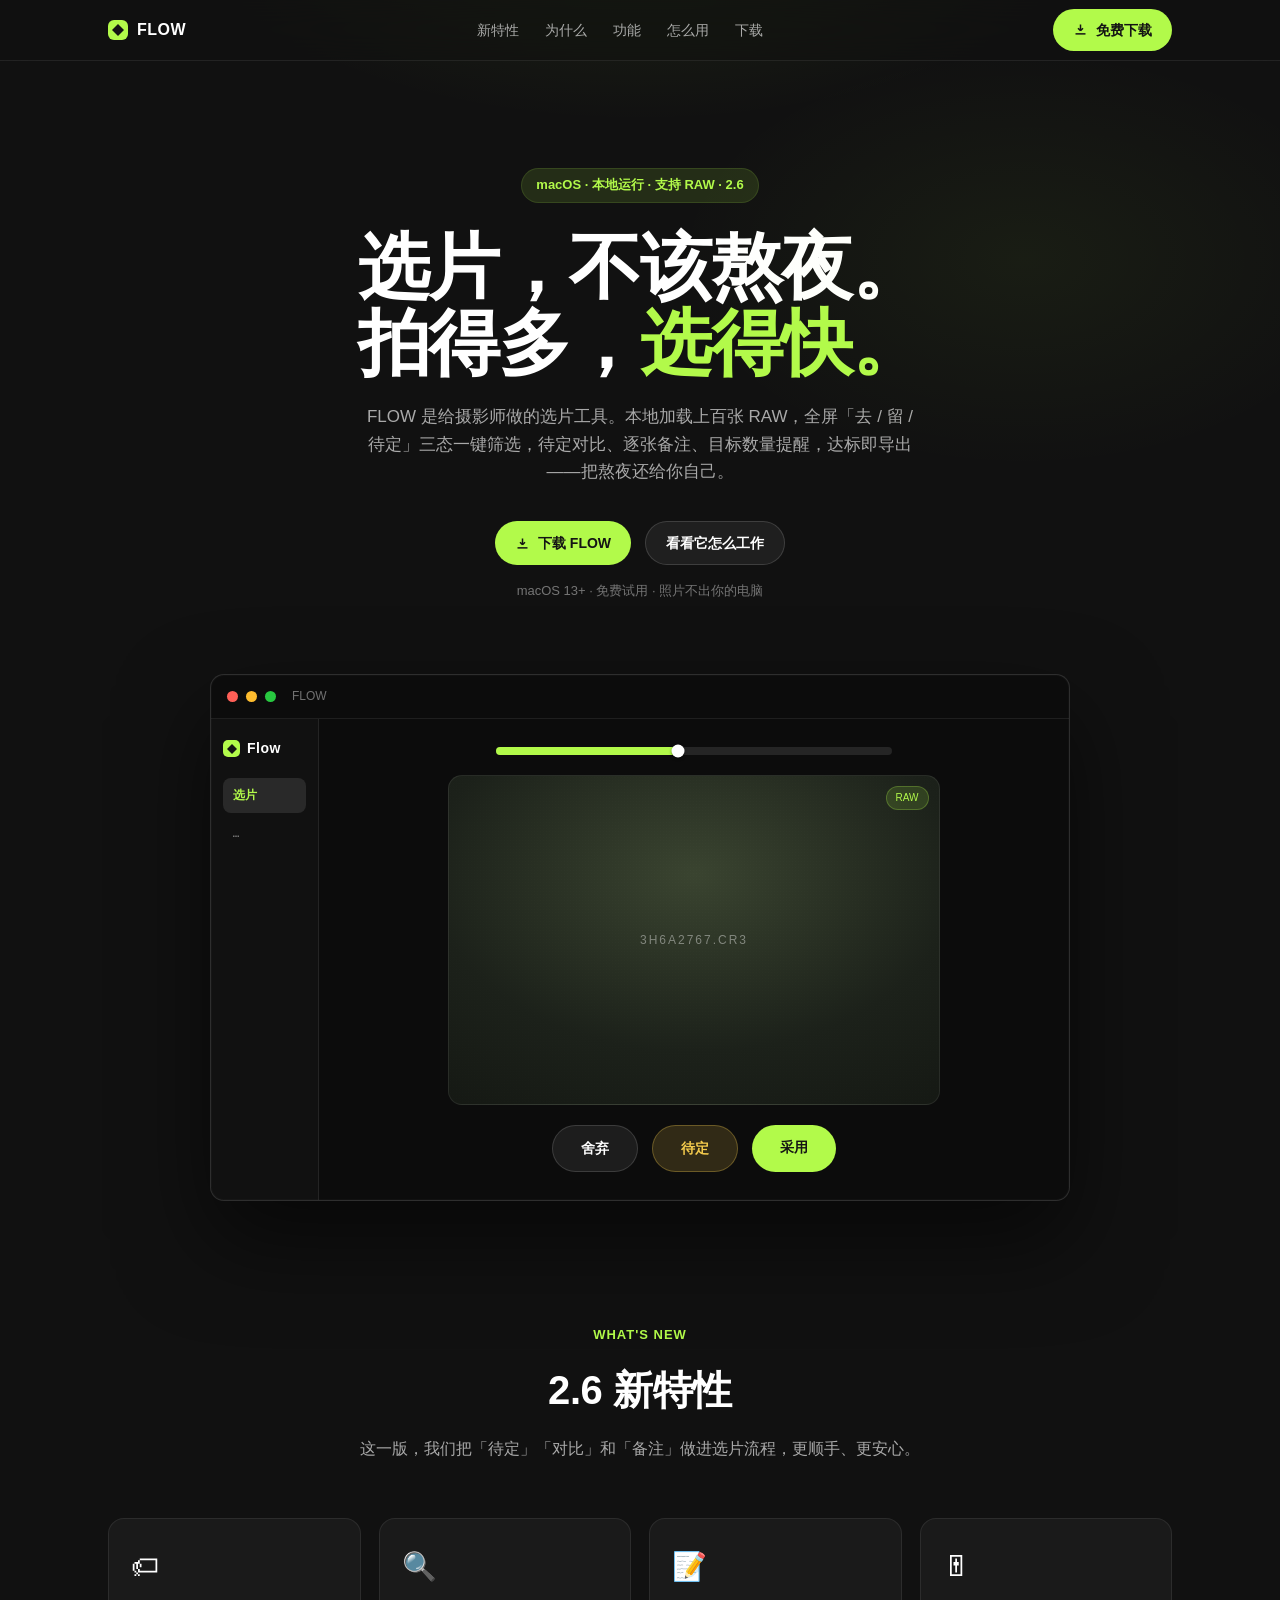
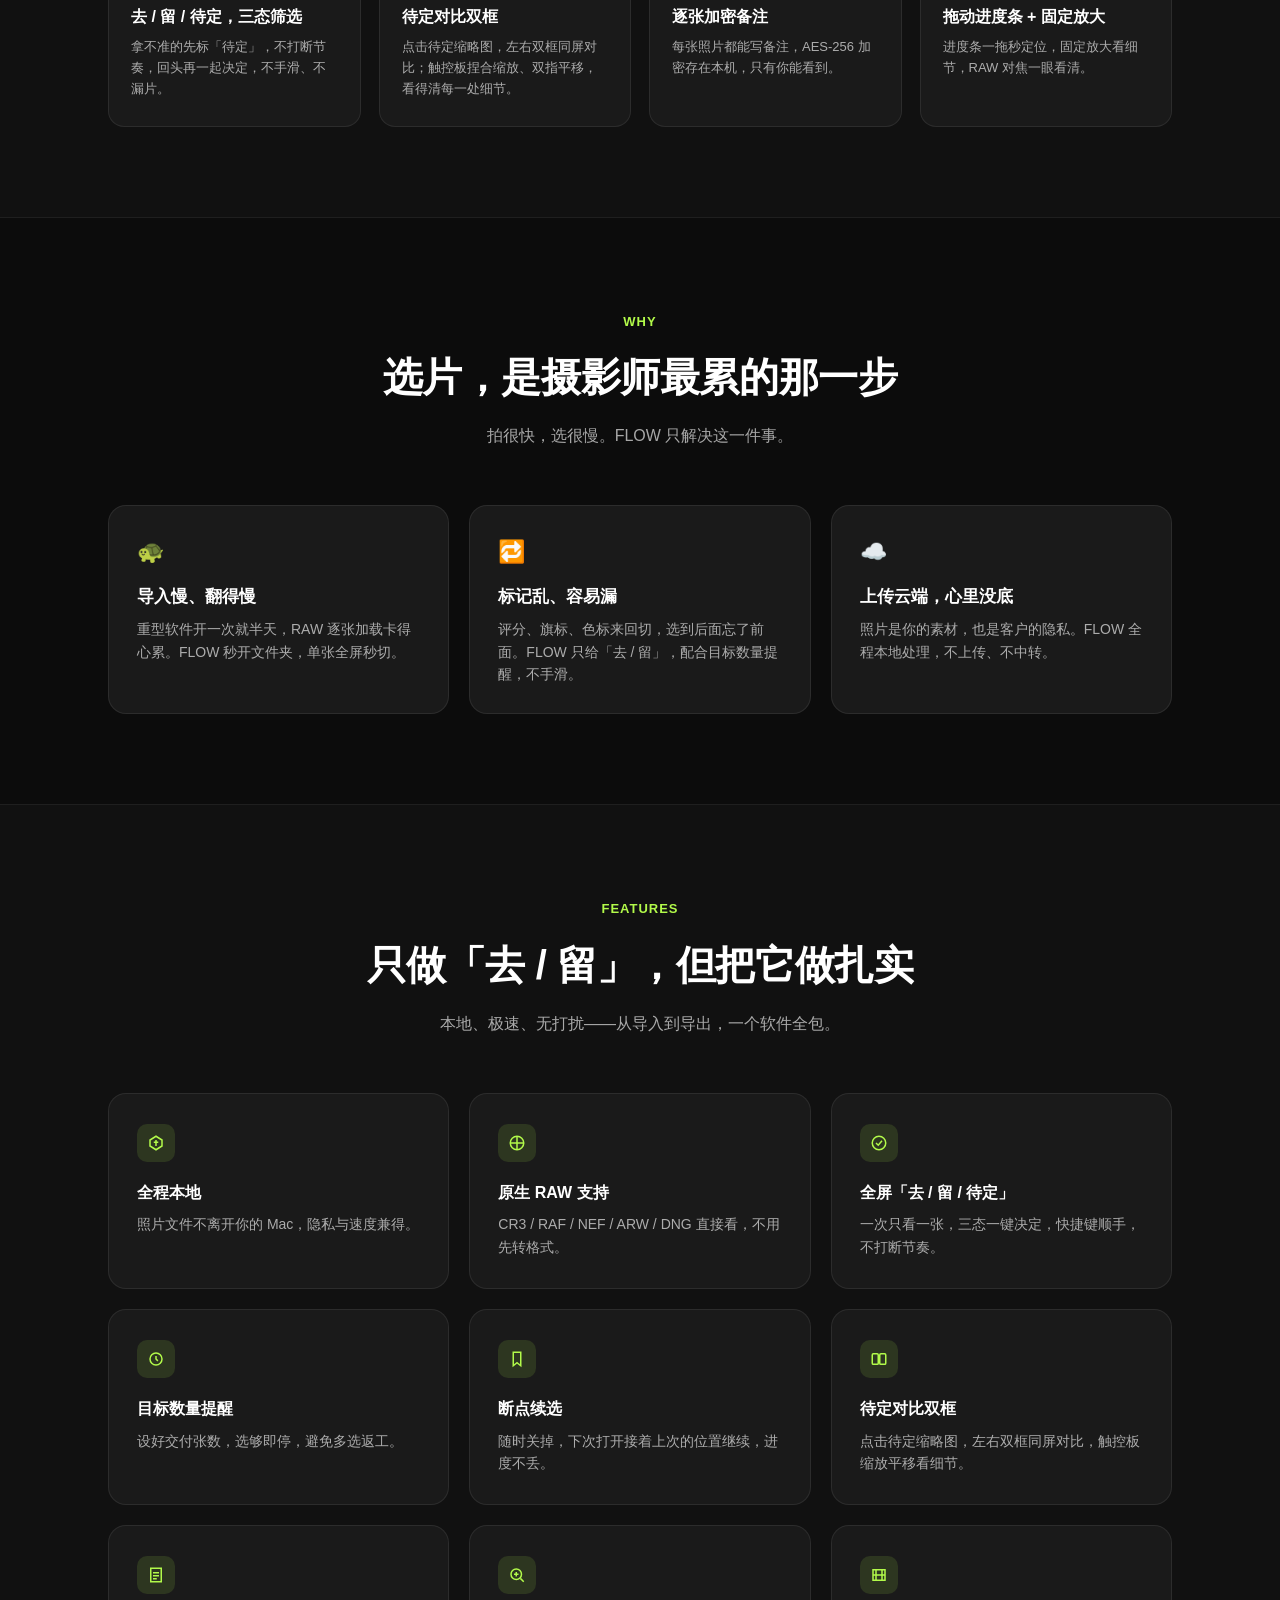
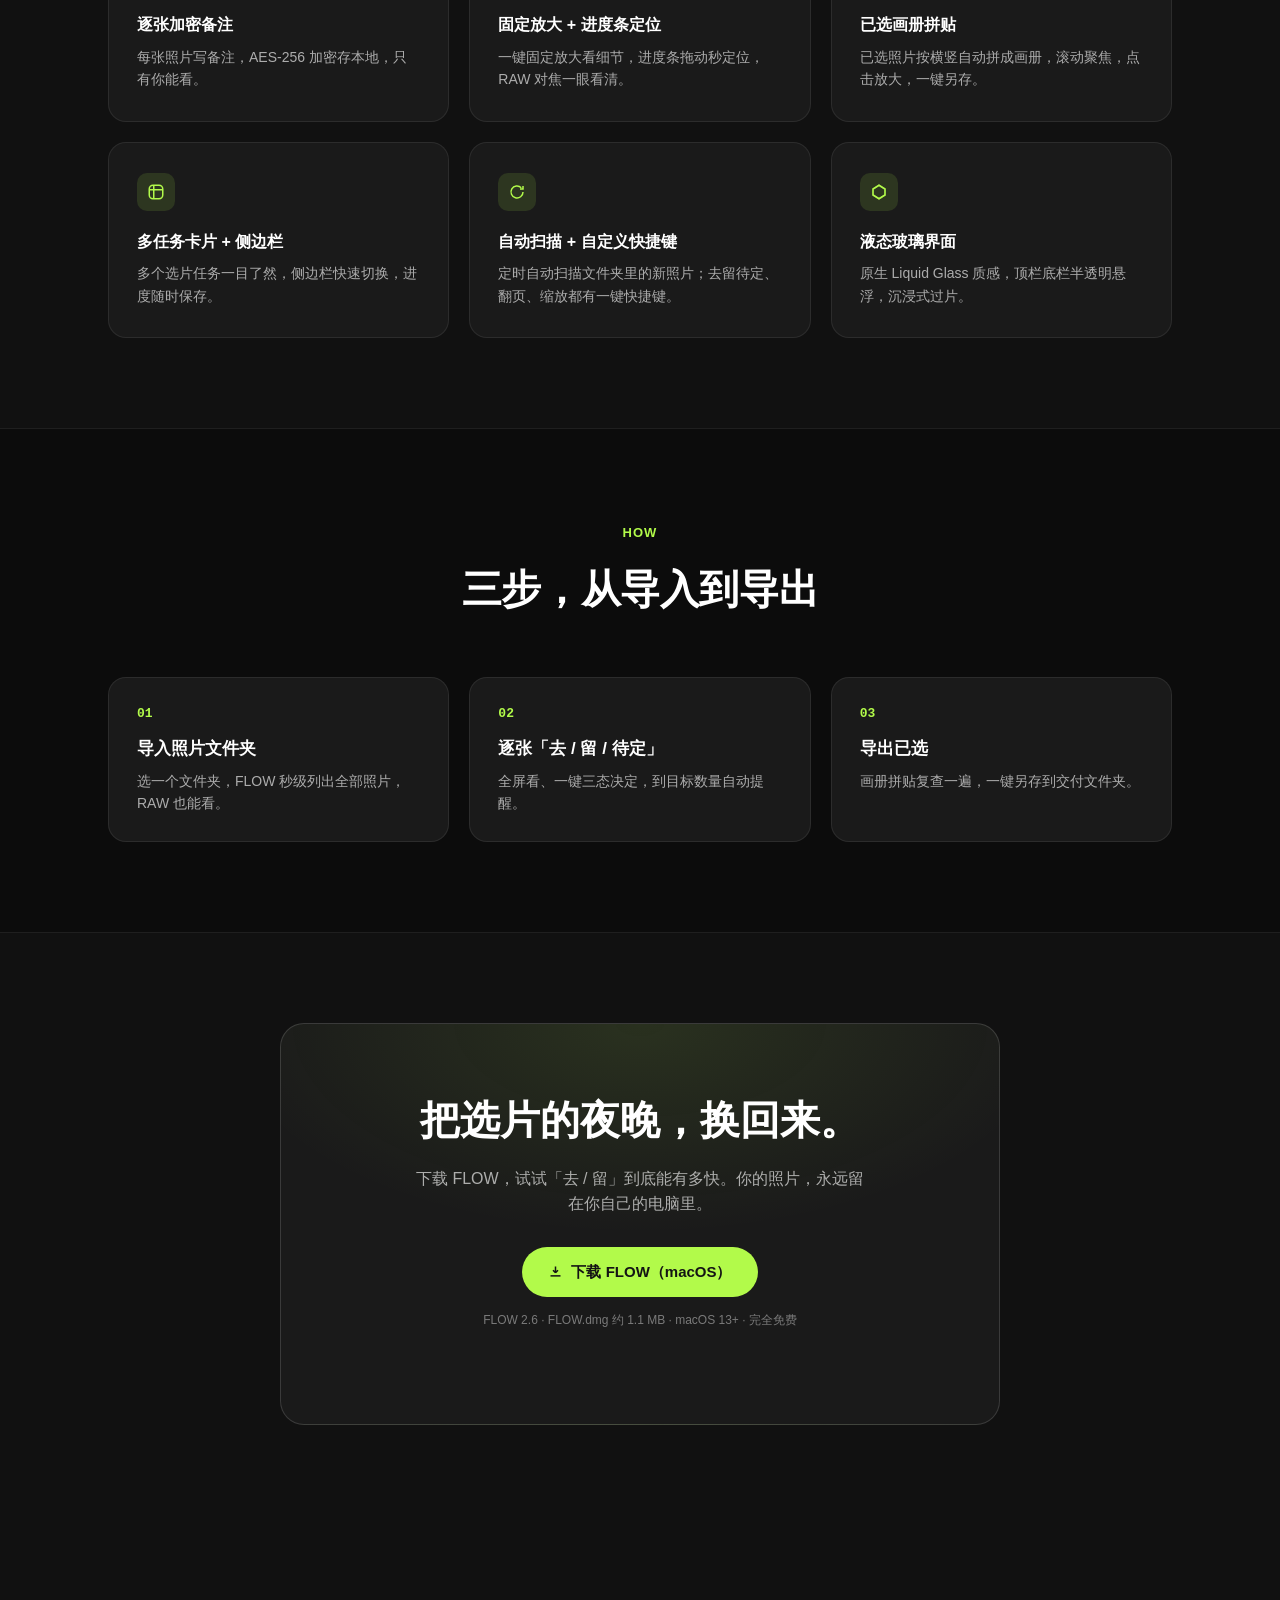
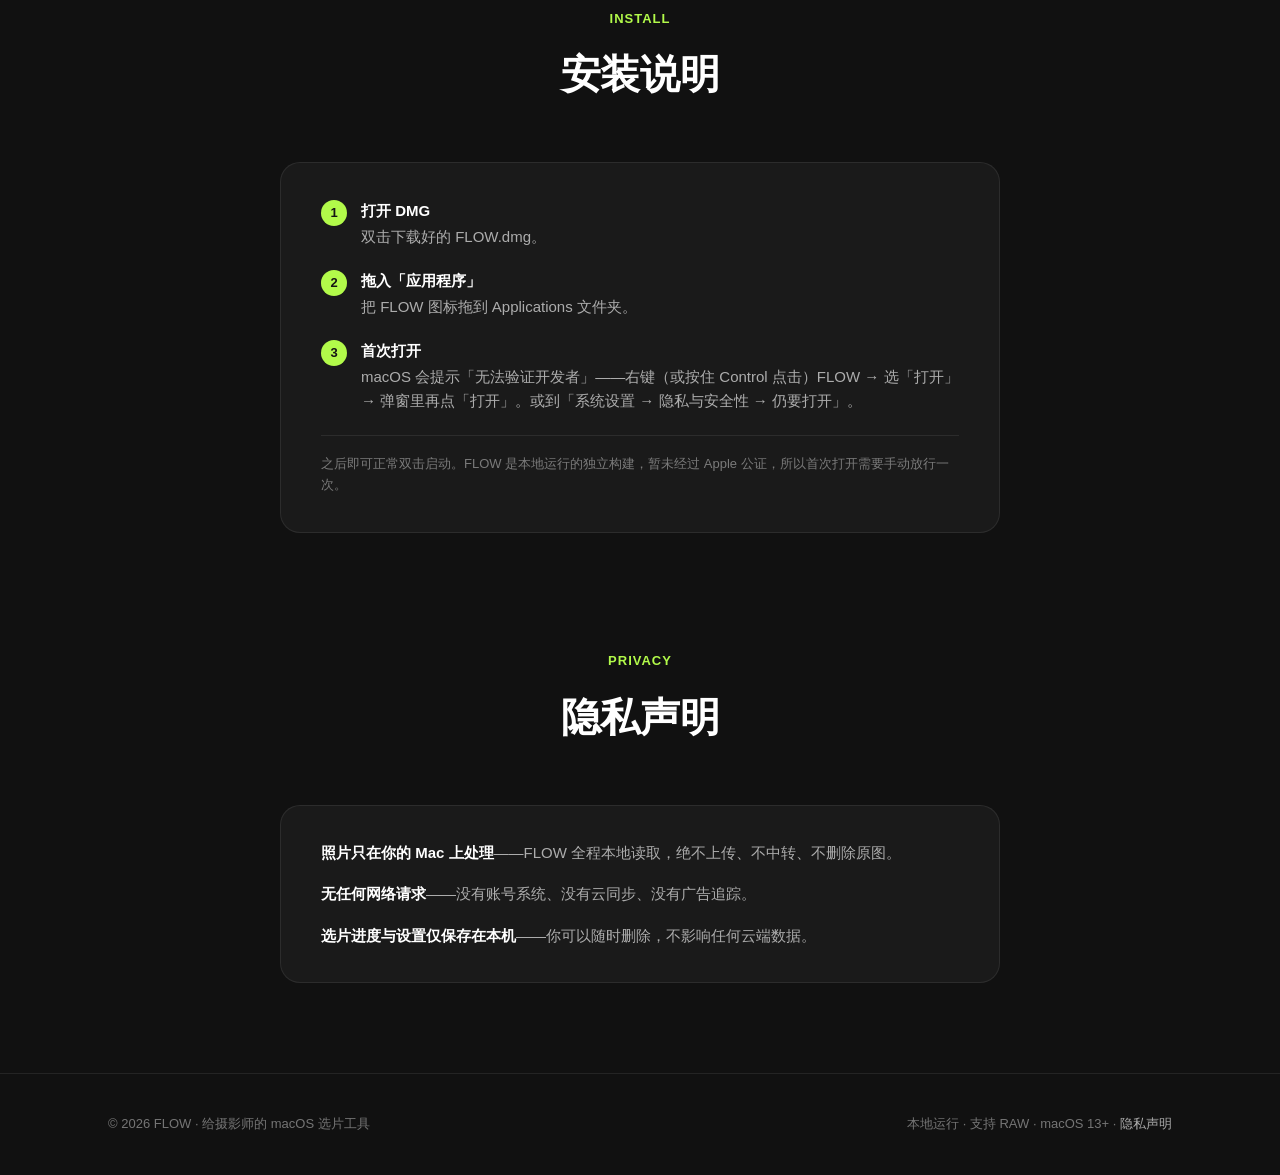
==== index.html @ 3fa23f5d "Add files via upload" ====
<!DOCTYPE html>
<html lang="zh-CN">
<head>
<meta charset="UTF-8">
<meta name="viewport" content="width=device-width, initial-scale=1.0">
<title>FLOW — 给摄影师的 macOS 选片工具</title>
<meta name="description" content="FLOW 是一款 macOS 照片选片工具：本地处理、原生支持 RAW（CR3/RAF/NEF/ARW/DNG）、全屏「去/留/待定」三态筛选、待定对比、加密备注、目标数量提醒、断点续选。">
<style>
  :root {
    --bg: #111111;
    --bg-2: #0C0C0C;
    --surface: #1A1A1A;
    --surface-2: #1E1E1E;
    --accent: #B2FA4A;
    --accent-strong: #C4FF74;
    --accent-dim: rgba(178, 250, 74, 0.12);
    --text: #FFFFFF;
    --text-2: rgba(255, 255, 255, 0.64);
    --text-3: rgba(255, 255, 255, 0.42);
    --border: rgba(255, 255, 255, 0.08);
    --border-strong: rgba(255, 255, 255, 0.14);
    --radius: 18px;
    --maxw: 1120px;
  }

  * { margin: 0; padding: 0; box-sizing: border-box; }

  html { scroll-behavior: smooth; }

  body {
    background: var(--bg);
    color: var(--text);
    font-family: -apple-system, BlinkMacSystemFont, "SF Pro Text", "PingFang SC", "Helvetica Neue", "Microsoft YaHei", sans-serif;
    -webkit-font-smoothing: antialiased;
    line-height: 1.6;
    overflow-x: hidden;
  }

  a { color: inherit; text-decoration: none; }
  img { max-width: 100%; display: block; }

  .wrap { max-width: var(--maxw); margin: 0 auto; padding: 0 28px; }

  /* ---------- 顶部导航 ---------- */
  header {
    position: fixed; top: 0; left: 0; right: 0; z-index: 100;
    backdrop-filter: blur(20px) saturate(180%);
    -webkit-backdrop-filter: blur(20px) saturate(180%);
    background: rgba(17, 17, 17, 0.6);
    border-bottom: 1px solid var(--border);
  }
  .nav { display: flex; align-items: center; height: 60px; gap: 32px; }
  .logo { display: flex; align-items: center; gap: 9px; font-weight: 700; font-size: 16px; letter-spacing: 0.5px; }
  .logo .dot { width: 20px; height: 20px; border-radius: 6px; background: var(--accent); display: grid; place-items: center; }
  .logo .dot svg { width: 12px; height: 12px; }
  .nav-links { display: flex; gap: 26px; margin-left: auto; }
  .nav-links a { font-size: 14px; color: var(--text-2); transition: color .18s; }
  .nav-links a:hover { color: var(--text); }
  .btn {
    display: inline-flex; align-items: center; gap: 8px;
    padding: 10px 20px; border-radius: 999px; font-size: 14px; font-weight: 600;
    cursor: pointer; border: none; transition: transform .15s, background .15s, opacity .15s;
  }
  .btn-accent { background: var(--accent); color: #141414; }
  .btn-accent:hover { background: var(--accent-strong); transform: translateY(-1px); }
  .btn-ghost { background: rgba(255,255,255,0.06); color: var(--text); border: 1px solid var(--border-strong); }
  .btn-ghost:hover { background: rgba(255,255,255,0.1); }
  .btn svg { width: 15px; height: 15px; }

  /* ---------- Hero ---------- */
  .hero { padding: 168px 0 96px; position: relative; text-align: center; }
  .hero::before {
    content: ""; position: absolute; inset: 0; pointer-events: none;
    background:
      radial-gradient(700px 360px at 50% -10%, rgba(178,250,74,0.10), transparent 70%),
      radial-gradient(500px 300px at 80% 20%, rgba(178,250,74,0.05), transparent 70%);
  }
  .eyebrow {
    display: inline-flex; align-items: center; gap: 8px;
    font-size: 13px; color: var(--accent); font-weight: 600;
    padding: 6px 14px; border-radius: 999px; border: 1px solid var(--accent-dim);
    background: var(--accent-dim); margin-bottom: 26px;
  }
  .hero h1 {
    font-size: clamp(40px, 6.5vw, 72px); line-height: 1.06; font-weight: 800; letter-spacing: -0.02em;
  }
  .hero h1 .hl { color: var(--accent); }
  .hero .sub { margin: 22px auto 0; max-width: 560px; color: var(--text-2); font-size: 17px; }
  .hero .cta-row { margin-top: 36px; display: flex; gap: 14px; justify-content: center; flex-wrap: wrap; }
  .hero .note { margin-top: 16px; font-size: 13px; color: var(--text-3); }

  /* ---------- 界面 Mock（概念示意） ---------- */
  .mock-stage { margin: 72px auto 0; max-width: 860px; }
  .mock-window {
    background: var(--bg-2); border: 1px solid var(--border-strong); border-radius: 14px;
    box-shadow: 0 40px 90px rgba(0,0,0,0.55), 0 0 0 1px rgba(255,255,255,0.02) inset;
    overflow: hidden; text-align: left;
  }
  .mock-titlebar {
    display: flex; align-items: center; gap: 8px; padding: 12px 16px;
    border-bottom: 1px solid var(--border);
  }
  .mock-titlebar .tl { width: 11px; height: 11px; border-radius: 50%; }
  .tl.r { background: #FF5F57; } .tl.y { background: #FEBC2E; } .tl.g { background: #28C840; }
  .mock-titlebar .tname { margin-left: 8px; font-size: 12px; color: var(--text-3); }

  .mock-body { display: flex; }

  /* 侧边栏：极简示意 */
  .mock-sidebar {
    width: 108px; flex-shrink: 0; padding: 18px 12px;
    border-right: 1px solid var(--border); background: rgba(255,255,255,0.02);
    display: flex; flex-direction: column; gap: 18px;
  }
  .mock-sidebar .logo { display: flex; align-items: center; gap: 7px; font-weight: 700; font-size: 14px; }
  .mock-sidebar .logo .dot { width: 17px; height: 17px; border-radius: 5px; background: var(--accent); display: grid; place-items: center; }
  .mock-sidebar .logo .dot svg { width: 10px; height: 10px; }
  .mock-fn { display: flex; flex-direction: column; gap: 6px; }
  .mock-fn .item { display: flex; align-items: center; font-size: 12px; padding: 8px 10px; border-radius: 8px; color: var(--text-3); }
  .mock-fn .item.on { background: rgba(255,255,255,0.10); color: var(--accent); font-weight: 600; }

  /* 主区：进度条 + 照片 + 去/留/待定 */
  .mock-main { flex: 1; padding: 28px 34px; display: flex; flex-direction: column; gap: 20px; align-items: center; justify-content: center; min-width: 0; }
  .mock-seek { width: 58%; height: 8px; border-radius: 999px; background: rgba(255,255,255,0.10); position: relative; }
  .mock-seek .fill { position: absolute; left: 0; top: 0; bottom: 0; width: 46%; border-radius: 999px; background: var(--accent); }
  .mock-seek .knob { position: absolute; left: 46%; top: 50%; transform: translate(-50%, -50%); width: 13px; height: 13px; border-radius: 50%; background: #fff; box-shadow: 0 1px 3px rgba(0,0,0,0.5); }
  .mock-photo {
    position: relative; width: 72%; height: 330px; border-radius: 14px; overflow: hidden;
    display: grid; place-items: center;
    background:
      radial-gradient(120% 120% at 50% 30%, #3a4430 0%, #1c211a 45%, #0e100d 100%);
    border: 1px solid var(--border);
  }
  .mock-photo .grain { position: absolute; inset: 0; opacity: 0.5; mix-blend-mode: overlay;
    background-image: radial-gradient(rgba(255,255,255,0.06) 1px, transparent 1px); background-size: 3px 3px; }
  .mock-photo .pic-label { font-size: 12px; color: rgba(255,255,255,0.4); letter-spacing: 2px; }
  .mock-photo .badge { position: absolute; top: 10px; right: 10px; font-size: 10px; color: var(--accent); background: rgba(178,250,74,0.14); border: 1px solid rgba(178,250,74,0.25); padding: 3px 9px; border-radius: 999px; }
  .mock-decide { display: flex; gap: 14px; justify-content: center; }
  .mock-decide .d { padding: 11px 28px; border-radius: 999px; font-size: 14px; font-weight: 600; }
  .mock-decide .discard { background: rgba(255,255,255,0.07); color: var(--text); border: 1px solid var(--border-strong); }
  .mock-decide .pending { background: rgba(242,201,76,0.16); color: #F2C94C; border: 1px solid rgba(242,201,76,0.3); }
  .mock-decide .keep { background: var(--accent); color: #141414; }



  /* ---------- 段落通用 ---------- */
  section { padding: 90px 0; }
  .sec-head { text-align: center; max-width: 640px; margin: 0 auto 56px; }
  .sec-head .tag { font-size: 13px; font-weight: 600; color: var(--accent); letter-spacing: 1px; text-transform: uppercase; }
  .sec-head h2 { font-size: clamp(28px, 4vw, 40px); font-weight: 750; margin-top: 12px; letter-spacing: -0.01em; }
  .sec-head p { margin-top: 14px; color: var(--text-2); font-size: 16px; }

  /* ---------- 痛点 ---------- */
  .pain { background: var(--bg-2); border-top: 1px solid var(--border); border-bottom: 1px solid var(--border); }
  .pain-grid { display: grid; grid-template-columns: repeat(3, 1fr); gap: 20px; }
  .pain-card {
    background: var(--surface); border: 1px solid var(--border); border-radius: var(--radius);
    padding: 28px;
  }
  .pain-card .ico { font-size: 22px; margin-bottom: 14px; }
  .pain-card h3 { font-size: 17px; margin-bottom: 8px; }
  .pain-card p { color: var(--text-2); font-size: 14px; }

  /* ---------- 功能 ---------- */
  .feat-grid { display: grid; grid-template-columns: repeat(3, 1fr); gap: 20px; }
  .feat {
    background: var(--surface); border: 1px solid var(--border); border-radius: var(--radius);
    padding: 30px 28px; transition: border-color .2s, transform .2s;
  }
  .feat:hover { border-color: var(--accent-dim); transform: translateY(-2px); }
  .feat .mark { width: 38px; height: 38px; border-radius: 10px; background: var(--accent-dim); display: grid; place-items: center; margin-bottom: 18px; }
  .feat .mark svg { width: 18px; height: 18px; stroke: var(--accent); }
  .feat h3 { font-size: 16px; margin-bottom: 8px; }
  .feat p { color: var(--text-2); font-size: 14px; }

  /* ---------- 流程 ---------- */
  .flow { background: var(--bg-2); border-top: 1px solid var(--border); border-bottom: 1px solid var(--border); }
  .steps { display: grid; grid-template-columns: repeat(3, 1fr); gap: 20px; }
  .step { text-align: left; padding: 26px 28px; border: 1px solid var(--border); border-radius: var(--radius); background: var(--surface); }
  .step .n { font-family: ui-monospace, "SF Mono", Menlo, monospace; font-size: 13px; color: var(--accent); font-weight: 600; }
  .step h3 { font-size: 17px; margin: 10px 0 8px; }
  .step p { color: var(--text-2); font-size: 14px; }

  /* ---------- CTA ---------- */
  .cta { text-align: center; }
  .cta-card {
    max-width: 720px; margin: 0 auto; padding: 64px 40px; border-radius: 24px;
    background:
      radial-gradient(600px 300px at 50% 0%, rgba(178,250,74,0.10), transparent 70%),
      var(--surface);
    border: 1px solid var(--border-strong);
  }
  .cta-card h2 { font-size: clamp(28px, 4vw, 40px); font-weight: 750; }
  .cta-card p { color: var(--text-2); margin: 14px auto 30px; max-width: 460px; }
  .cta-card .btn-accent { font-size: 15px; padding: 13px 26px; }

  /* ---------- 安装说明 ---------- */
  .install-box {
    max-width: 720px; margin: 0 auto; padding: 36px 40px; border-radius: 20px;
    background: var(--surface); border: 1px solid var(--border);
  }
  .install-list { list-style: none; counter-reset: step; display: flex; flex-direction: column; gap: 20px; }
  .install-list li { counter-increment: step; display: flex; gap: 14px; font-size: 15px; color: var(--text); }
  .install-list li::before {
    content: counter(step); flex-shrink: 0; width: 26px; height: 26px; border-radius: 50%;
    background: var(--accent); color: #141414; font-weight: 700; font-size: 13px;
    display: grid; place-items: center; margin-top: 1px;
  }
  .install-list li strong { font-weight: 650; }
  .install-list .sub { color: var(--text-2); margin-top: 2px; }
  .install-note { margin-top: 22px; padding-top: 18px; border-top: 1px solid var(--border); color: var(--text-3); font-size: 13px; }

  /* ---------- 隐私声明 ---------- */
  .privacy { padding: 24px 0 90px; }
  .privacy-box {
    max-width: 720px; margin: 0 auto; padding: 34px 40px; border-radius: 20px;
    background: var(--surface); border: 1px solid var(--border);
  }
  .privacy-list { list-style: none; display: flex; flex-direction: column; gap: 16px; }
  .privacy-list li { font-size: 15px; color: var(--text-2); line-height: 1.7; }
  .privacy-list li strong { color: var(--text); font-weight: 650; }

  /* ---------- 2.6 新特性 ---------- */
  .whatsnew { padding: 24px 0 90px; }
  .wn-grid { display: grid; grid-template-columns: repeat(4, 1fr); gap: 18px; }
  .wn-card { padding: 26px 22px; border-radius: 16px; background: var(--surface); border: 1px solid var(--border); }
  .wn-ico { font-size: 28px; margin-bottom: 14px; }
  .wn-card h3 { font-size: 16px; margin-bottom: 8px; }
  .wn-card p { color: var(--text-2); font-size: 13px; line-height: 1.6; }

  /* ---------- Footer ---------- */
  footer { border-top: 1px solid var(--border); padding: 40px 0; color: var(--text-3); font-size: 13px; }
  .foot { display: flex; justify-content: space-between; gap: 20px; flex-wrap: wrap; align-items: center; }

  @media (max-width: 860px) {
    .pain-grid, .feat-grid, .steps { grid-template-columns: 1fr; }
    .wn-grid { grid-template-columns: 1fr 1fr; }
    .nav-links { display: none; }
    .hero { padding-top: 130px; }
    .mock-sidebar { display: none; }
    .mock-photo { height: 210px; width: 82%; }
    .mock-main { padding: 18px; gap: 16px; }
  }
</style>
<script data-goatcounter="https://jolynn.goatcounter.com/count"
        async src="//gc.zgo.at/count.js"></script>
</head>
<body>

<header>
  <div class="wrap nav">
    <div class="logo">
      <span class="dot"><svg viewBox="0 0 12 12" fill="#141414"><path d="M6 0 L12 6 L6 12 L0 6 Z"/></svg></span>
      FLOW
    </div>
    <nav class="nav-links">
      <a href="#whatsnew">新特性</a>
      <a href="#pain">为什么</a>
      <a href="#features">功能</a>
      <a href="#workflow">怎么用</a>
      <a href="#download">下载</a>
    </nav>
    <a href="FLOW.dmg" class="btn btn-accent" style="margin-left:auto">
      <svg viewBox="0 0 24 24" fill="none" stroke="currentColor" stroke-width="2.4"><path d="M12 4v10m0 0l-4-4m4 4l4-4"/><path d="M4 19h16"/></svg>
      免费下载
    </a>
  </div>
</header>

<!-- HERO -->
<section class="hero">
  <div class="wrap">
    <span class="eyebrow">macOS · 本地运行 · 支持 RAW · 2.6</span>
    <h1>选片，不该熬夜。<br>拍得多，<span class="hl">选得快。</span></h1>
    <p class="sub">FLOW 是给摄影师做的选片工具。本地加载上百张 RAW，全屏「去 / 留 / 待定」三态一键筛选，待定对比、逐张备注、目标数量提醒，达标即导出——把熬夜还给你自己。</p>
    <div class="cta-row">
      <a href="FLOW.dmg" class="btn btn-accent">
        <svg viewBox="0 0 24 24" fill="none" stroke="currentColor" stroke-width="2.4"><path d="M12 4v10m0 0l-4-4m4 4l4-4"/><path d="M4 19h16"/></svg>
        下载 FLOW
      </a>
      <a href="#features" class="btn btn-ghost">看看它怎么工作</a>
    </div>
    <p class="note">macOS 13+ · 免费试用 · 照片不出你的电脑</p>

    <div class="mock-stage">
      <div class="mock-window">
        <div class="mock-titlebar">
          <span class="tl r"></span><span class="tl y"></span><span class="tl g"></span>
          <span class="tname">FLOW</span>
        </div>
        <div class="mock-body">
          <div class="mock-sidebar">
            <div class="logo">
              <span class="dot"><svg viewBox="0 0 12 12" fill="#141414"><path d="M6 0 L12 6 L6 12 L0 6 Z"/></svg></span>
              Flow
            </div>
            <div class="mock-fn">
              <div class="item on">选片</div>
              <div class="item">⋯</div>
            </div>
          </div>
          <div class="mock-main">
            <div class="mock-seek"><div class="fill"></div><div class="knob"></div></div>
            <div class="mock-photo">
              <div class="grain"></div>
              <span class="pic-label">3H6A2767.CR3</span>
              <span class="badge">RAW</span>
            </div>
            <div class="mock-decide">
              <span class="d discard">舍弃</span>
              <span class="d pending">待定</span>
              <span class="d keep">采用</span>
            </div>
          </div>
        </div>
      </div>
    </div>
  </div>
</section>

<!-- 2.6 新特性 -->
<section class="whatsnew" id="whatsnew">
  <div class="wrap">
    <div class="sec-head">
      <span class="tag">What's New</span>
      <h2>2.6 新特性</h2>
      <p>这一版，我们把「待定」「对比」和「备注」做进选片流程，更顺手、更安心。</p>
    </div>
    <div class="wn-grid">
      <div class="wn-card">
        <div class="wn-ico">🏷</div>
        <h3>去 / 留 / 待定，三态筛选</h3>
        <p>拿不准的先标「待定」，不打断节奏，回头再一起决定，不手滑、不漏片。</p>
      </div>
      <div class="wn-card">
        <div class="wn-ico">🔍</div>
        <h3>待定对比双框</h3>
        <p>点击待定缩略图，左右双框同屏对比；触控板捏合缩放、双指平移，看得清每一处细节。</p>
      </div>
      <div class="wn-card">
        <div class="wn-ico">📝</div>
        <h3>逐张加密备注</h3>
        <p>每张照片都能写备注，AES-256 加密存在本机，只有你能看到。</p>
      </div>
      <div class="wn-card">
        <div class="wn-ico">🎚</div>
        <h3>拖动进度条 + 固定放大</h3>
        <p>进度条一拖秒定位，固定放大看细节，RAW 对焦一眼看清。</p>
      </div>
    </div>
  </div>
</section>

<!-- 痛点 -->
<section class="pain" id="pain">
  <div class="wrap">
    <div class="sec-head">
      <span class="tag">Why</span>
      <h2>选片，是摄影师最累的那一步</h2>
      <p>拍很快，选很慢。FLOW 只解决这一件事。</p>
    </div>
    <div class="pain-grid">
      <div class="pain-card">
        <div class="ico">🐢</div>
        <h3>导入慢、翻得慢</h3>
        <p>重型软件开一次就半天，RAW 逐张加载卡得心累。FLOW 秒开文件夹，单张全屏秒切。</p>
      </div>
      <div class="pain-card">
        <div class="ico">🔁</div>
        <h3>标记乱、容易漏</h3>
        <p>评分、旗标、色标来回切，选到后面忘了前面。FLOW 只给「去 / 留」，配合目标数量提醒，不手滑。</p>
      </div>
      <div class="pain-card">
        <div class="ico">☁️</div>
        <h3>上传云端，心里没底</h3>
        <p>照片是你的素材，也是客户的隐私。FLOW 全程本地处理，不上传、不中转。</p>
      </div>
    </div>
  </div>
</section>

<!-- 功能 -->
<section id="features">
  <div class="wrap">
    <div class="sec-head">
      <span class="tag">Features</span>
      <h2>只做「去 / 留」，但把它做扎实</h2>
      <p>本地、极速、无打扰——从导入到导出，一个软件全包。</p>
    </div>
    <div class="feat-grid">
      <div class="feat">
        <div class="mark"><svg viewBox="0 0 24 24" fill="none" stroke-width="2"><path d="M12 3l8 5v8l-8 5-8-5V8z"/><path d="M12 8v8M9 11h6"/></svg></div>
        <h3>全程本地</h3>
        <p>照片文件不离开你的 Mac，隐私与速度兼得。</p>
      </div>
      <div class="feat">
        <div class="mark"><svg viewBox="0 0 24 24" fill="none" stroke-width="2"><circle cx="12" cy="12" r="9"/><path d="M12 3v18M3 12h18"/></svg></div>
        <h3>原生 RAW 支持</h3>
        <p>CR3 / RAF / NEF / ARW / DNG 直接看，不用先转格式。</p>
      </div>
      <div class="feat">
        <div class="mark"><svg viewBox="0 0 24 24" fill="none" stroke-width="2"><circle cx="12" cy="12" r="9"/><path d="M8 12l3 3 5-6"/></svg></div>
        <h3>全屏「去 / 留 / 待定」</h3>
        <p>一次只看一张，三态一键决定，快捷键顺手，不打断节奏。</p>
      </div>
      <div class="feat">
        <div class="mark"><svg viewBox="0 0 24 24" fill="none" stroke-width="2"><circle cx="12" cy="12" r="8"/><path d="M12 8v4l2.5 2.5"/></svg></div>
        <h3>目标数量提醒</h3>
        <p>设好交付张数，选够即停，避免多选返工。</p>
      </div>
      <div class="feat">
        <div class="mark"><svg viewBox="0 0 24 24" fill="none" stroke-width="2"><path d="M7 3h10v18l-5-4-5 4z"/></svg></div>
        <h3>断点续选</h3>
        <p>随时关掉，下次打开接着上次的位置继续，进度不丢。</p>
      </div>
      <div class="feat">
        <div class="mark"><svg viewBox="0 0 24 24" fill="none" stroke-width="2"><rect x="3" y="5" width="8" height="14" rx="1.5"/><rect x="13" y="5" width="8" height="14" rx="1.5"/></svg></div>
        <h3>待定对比双框</h3>
        <p>点击待定缩略图，左右双框同屏对比，触控板缩放平移看细节。</p>
      </div>
      <div class="feat">
        <div class="mark"><svg viewBox="0 0 24 24" fill="none" stroke-width="2"><path d="M5 3h14v18H5z"/><path d="M8 9h8M8 13h8M8 17h5"/></svg></div>
        <h3>逐张加密备注</h3>
        <p>每张照片写备注，AES-256 加密存本地，只有你能看。</p>
      </div>
      <div class="feat">
        <div class="mark"><svg viewBox="0 0 24 24" fill="none" stroke-width="2"><circle cx="11" cy="11" r="7"/><path d="M16.5 16.5l4.5 4.5"/><path d="M11 8v6M8 11h6"/></svg></div>
        <h3>固定放大 + 进度条定位</h3>
        <p>一键固定放大看细节，进度条拖动秒定位，RAW 对焦一眼看清。</p>
      </div>
      <div class="feat">
        <div class="mark"><svg viewBox="0 0 24 24" fill="none" stroke-width="2"><path d="M4 5h16v14H4z"/><path d="M8 5v14M16 5v14M4 12h16"/></svg></div>
        <h3>已选画册拼贴</h3>
        <p>已选照片按横竖自动拼成画册，滚动聚焦，点击放大，一键另存。</p>
      </div>
      <div class="feat">
        <div class="mark"><svg viewBox="0 0 24 24" fill="none" stroke-width="2"><rect x="3" y="3" width="18" height="18" rx="5"/><path d="M3 9h18M9 3v18"/></svg></div>
        <h3>多任务卡片 + 侧边栏</h3>
        <p>多个选片任务一目了然，侧边栏快速切换，进度随时保存。</p>
      </div>
      <div class="feat">
        <div class="mark"><svg viewBox="0 0 24 24" fill="none" stroke-width="2"><path d="M20 12a8 8 0 1 1-2.34-5.66"/><path d="M20 4v4h-4"/></svg></div>
        <h3>自动扫描 + 自定义快捷键</h3>
        <p>定时自动扫描文件夹里的新照片；去留待定、翻页、缩放都有一键快捷键。</p>
      </div>
      <div class="feat">
        <div class="mark"><svg viewBox="0 0 24 24" fill="none" stroke-width="2"><path d="M12 3l8 5v8l-8 5-8-5V8z"/><path d="M12 3l8 5v8l-8 5-8-5V8z" opacity=".4"/></svg></div>
        <h3>液态玻璃界面</h3>
        <p>原生 Liquid Glass 质感，顶栏底栏半透明悬浮，沉浸式过片。</p>
      </div>
    </div>
  </div>
</section>

<!-- 流程 -->
<section class="flow" id="workflow">
  <div class="wrap">
    <div class="sec-head">
      <span class="tag">How</span>
      <h2>三步，从导入到导出</h2>
    </div>
    <div class="steps">
      <div class="step">
        <div class="n">01</div>
        <h3>导入照片文件夹</h3>
        <p>选一个文件夹，FLOW 秒级列出全部照片，RAW 也能看。</p>
      </div>
      <div class="step">
        <div class="n">02</div>
        <h3>逐张「去 / 留 / 待定」</h3>
        <p>全屏看、一键三态决定，到目标数量自动提醒。</p>
      </div>
      <div class="step">
        <div class="n">03</div>
        <h3>导出已选</h3>
        <p>画册拼贴复查一遍，一键另存到交付文件夹。</p>
      </div>
    </div>
  </div>
</section>

<!-- CTA -->
<section class="cta" id="download">
  <div class="wrap">
    <div class="cta-card">
      <h2>把选片的夜晚，换回来。</h2>
      <p>下载 FLOW，试试「去 / 留」到底能有多快。你的照片，永远留在你自己的电脑里。</p>
      <a href="FLOW.dmg" class="btn btn-accent" download>
        <svg viewBox="0 0 24 24" fill="none" stroke="currentColor" stroke-width="2.4"><path d="M12 4v10m0 0l-4-4m4 4l4-4"/><path d="M4 19h16"/></svg>
        下载 FLOW（macOS）
      </a>
      <p style="margin-top:14px; font-size:12px; color:var(--text-3)">FLOW 2.6 · FLOW.dmg 约 1.1 MB · macOS 13+ · 完全免费</p>
    </div>
  </div>
</section>

<!-- 安装说明 -->
<section class="install" id="install">
  <div class="wrap">
    <div class="sec-head">
      <span class="tag">Install</span>
      <h2>安装说明</h2>
    </div>
    <div class="install-box">
      <ol class="install-list">
        <li>
          <div><strong>打开 DMG</strong><div class="sub">双击下载好的 FLOW.dmg。</div></div>
        </li>
        <li>
          <div><strong>拖入「应用程序」</strong><div class="sub">把 FLOW 图标拖到 Applications 文件夹。</div></div>
        </li>
        <li>
          <div><strong>首次打开</strong>
            <div class="sub">macOS 会提示「无法验证开发者」——右键（或按住 Control 点击）FLOW → 选「打开」→ 弹窗里再点「打开」。或到「系统设置 → 隐私与安全性 → 仍要打开」。</div>
          </div>
        </li>
      </ol>
      <p class="install-note">之后即可正常双击启动。FLOW 是本地运行的独立构建，暂未经过 Apple 公证，所以首次打开需要手动放行一次。</p>
    </div>
  </div>
</section>

<!-- 隐私声明 -->
<section class="privacy" id="privacy">
  <div class="wrap">
    <div class="sec-head">
      <span class="tag">Privacy</span>
      <h2>隐私声明</h2>
    </div>
    <div class="privacy-box">
      <ul class="privacy-list">
        <li><strong>照片只在你的 Mac 上处理</strong>——FLOW 全程本地读取，绝不上传、不中转、不删除原图。</li>
        <li><strong>无任何网络请求</strong>——没有账号系统、没有云同步、没有广告追踪。</li>
        <li><strong>选片进度与设置仅保存在本机</strong>——你可以随时删除，不影响任何云端数据。</li>
      </ul>
    </div>
  </div>
</section>

<footer>
  <div class="wrap foot">
    <span>© 2026 FLOW · 给摄影师的 macOS 选片工具</span>
    <span>本地运行 · 支持 RAW · macOS 13+ · <a href="#privacy" style="color:var(--text-2)">隐私声明</a></span>
  </div>
</footer>

<script>
  // ===== 下载计数（可选）：GitHub Pages 是纯静态、没有后端，
  // 用免费的 Upstash Redis（REST API）实现计数。
  // 1) 到 upstash.com 免费建一个 Redis 数据库（REST 模式）
  // 2) 把 REST URL 和 token 填到下面两处
  var UPSTASH_URL = "https://REPLACE.upstash.io";
  var UPSTASH_TOKEN = "REPLACE_WITH_TOKEN";

  function trackDownload() {
    if (UPSTASH_URL.indexOf("REPLACE") !== -1) return; // 未配置则跳过
    try {
      fetch(UPSTASH_URL + "/incr/downloads", {
        method: "POST",
        headers: { Authorization: "Bearer " + UPSTASH_TOKEN }
      }).catch(function () {});
    } catch (e) {}
  }

  document.querySelectorAll('a[href="FLOW.dmg"]').forEach(function (a) {
    a.addEventListener('click', trackDownload);
  });
</script>

</body>
</html>
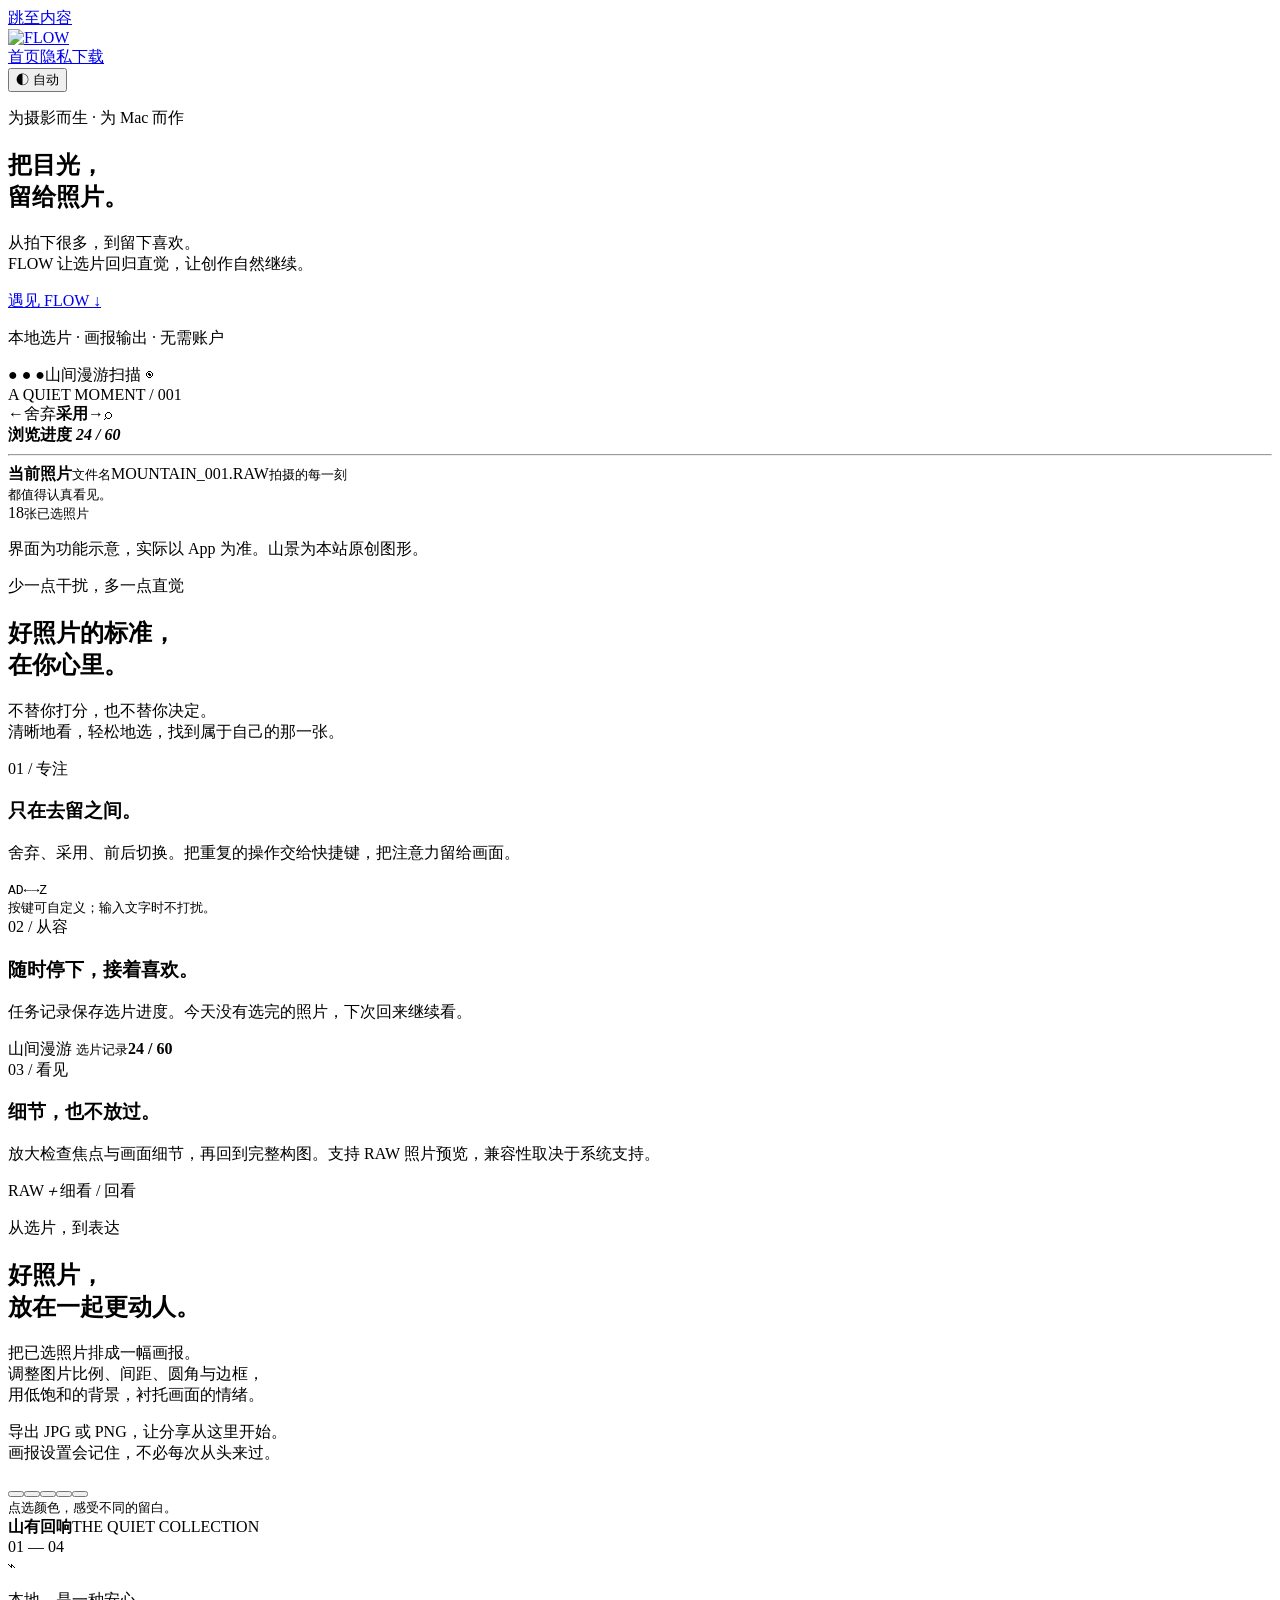
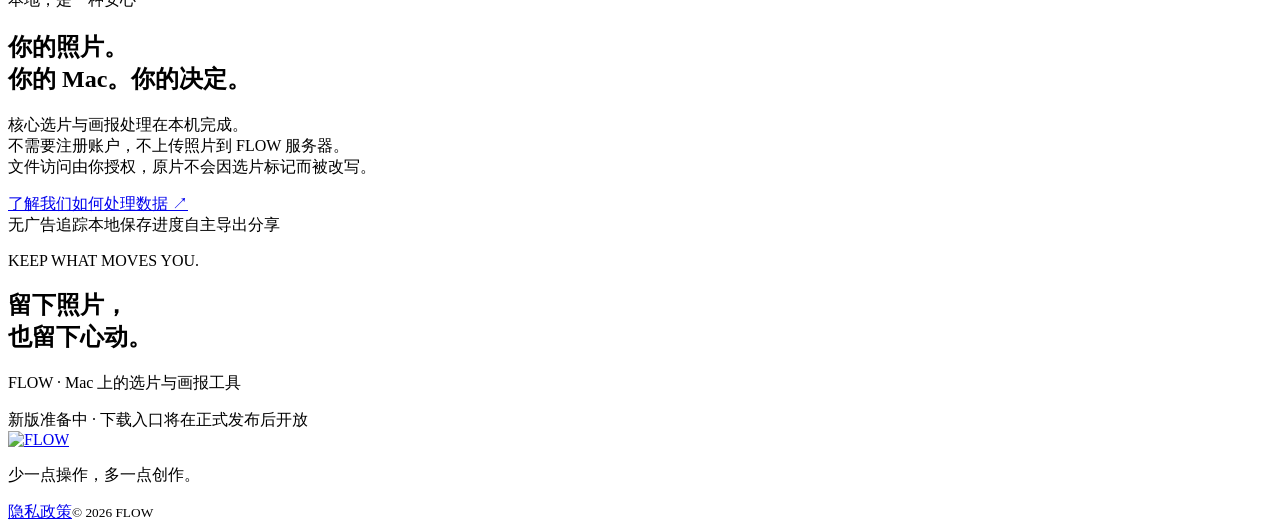
==== commit 1fe531a7: "Add files via upload" ====
--- a/index.html
+++ b/index.html
@@ -1,571 +1,9 @@
-<!DOCTYPE html>
-<html lang="zh-CN">
-<head>
-<meta charset="UTF-8">
-<meta name="viewport" content="width=device-width, initial-scale=1.0">
-<title>FLOW — 给摄影师的 macOS 选片工具</title>
-<meta name="description" content="FLOW 是一款 macOS 照片选片工具：本地处理、原生支持 RAW（CR3/RAF/NEF/ARW/DNG）、全屏「去/留/待定」三态筛选、待定对比、加密备注、目标数量提醒、断点续选。">
-<style>
-  :root {
-    --bg: #111111;
-    --bg-2: #0C0C0C;
-    --surface: #1A1A1A;
-    --surface-2: #1E1E1E;
-    --accent: #B2FA4A;
-    --accent-strong: #C4FF74;
-    --accent-dim: rgba(178, 250, 74, 0.12);
-    --text: #FFFFFF;
-    --text-2: rgba(255, 255, 255, 0.64);
-    --text-3: rgba(255, 255, 255, 0.42);
-    --border: rgba(255, 255, 255, 0.08);
-    --border-strong: rgba(255, 255, 255, 0.14);
-    --radius: 18px;
-    --maxw: 1120px;
-  }
-
-  * { margin: 0; padding: 0; box-sizing: border-box; }
-
-  html { scroll-behavior: smooth; }
-
-  body {
-    background: var(--bg);
-    color: var(--text);
-    font-family: -apple-system, BlinkMacSystemFont, "SF Pro Text", "PingFang SC", "Helvetica Neue", "Microsoft YaHei", sans-serif;
-    -webkit-font-smoothing: antialiased;
-    line-height: 1.6;
-    overflow-x: hidden;
-  }
-
-  a { color: inherit; text-decoration: none; }
-  img { max-width: 100%; display: block; }
-
-  .wrap { max-width: var(--maxw); margin: 0 auto; padding: 0 28px; }
-
-  /* ---------- 顶部导航 ---------- */
-  header {
-    position: fixed; top: 0; left: 0; right: 0; z-index: 100;
-    backdrop-filter: blur(20px) saturate(180%);
-    -webkit-backdrop-filter: blur(20px) saturate(180%);
-    background: rgba(17, 17, 17, 0.6);
-    border-bottom: 1px solid var(--border);
-  }
-  .nav { display: flex; align-items: center; height: 60px; gap: 32px; }
-  .logo { display: flex; align-items: center; gap: 9px; font-weight: 700; font-size: 16px; letter-spacing: 0.5px; }
-  .logo .dot { width: 20px; height: 20px; border-radius: 6px; background: var(--accent); display: grid; place-items: center; }
-  .logo .dot svg { width: 12px; height: 12px; }
-  .nav-links { display: flex; gap: 26px; margin-left: auto; }
-  .nav-links a { font-size: 14px; color: var(--text-2); transition: color .18s; }
-  .nav-links a:hover { color: var(--text); }
-  .btn {
-    display: inline-flex; align-items: center; gap: 8px;
-    padding: 10px 20px; border-radius: 999px; font-size: 14px; font-weight: 600;
-    cursor: pointer; border: none; transition: transform .15s, background .15s, opacity .15s;
-  }
-  .btn-accent { background: var(--accent); color: #141414; }
-  .btn-accent:hover { background: var(--accent-strong); transform: translateY(-1px); }
-  .btn-ghost { background: rgba(255,255,255,0.06); color: var(--text); border: 1px solid var(--border-strong); }
-  .btn-ghost:hover { background: rgba(255,255,255,0.1); }
-  .btn svg { width: 15px; height: 15px; }
-
-  /* ---------- Hero ---------- */
-  .hero { padding: 168px 0 96px; position: relative; text-align: center; }
-  .hero::before {
-    content: ""; position: absolute; inset: 0; pointer-events: none;
-    background:
-      radial-gradient(700px 360px at 50% -10%, rgba(178,250,74,0.10), transparent 70%),
-      radial-gradient(500px 300px at 80% 20%, rgba(178,250,74,0.05), transparent 70%);
-  }
-  .eyebrow {
-    display: inline-flex; align-items: center; gap: 8px;
-    font-size: 13px; color: var(--accent); font-weight: 600;
-    padding: 6px 14px; border-radius: 999px; border: 1px solid var(--accent-dim);
-    background: var(--accent-dim); margin-bottom: 26px;
-  }
-  .hero h1 {
-    font-size: clamp(40px, 6.5vw, 72px); line-height: 1.06; font-weight: 800; letter-spacing: -0.02em;
-  }
-  .hero h1 .hl { color: var(--accent); }
-  .hero .sub { margin: 22px auto 0; max-width: 560px; color: var(--text-2); font-size: 17px; }
-  .hero .cta-row { margin-top: 36px; display: flex; gap: 14px; justify-content: center; flex-wrap: wrap; }
-  .hero .note { margin-top: 16px; font-size: 13px; color: var(--text-3); }
-
-  /* ---------- 界面 Mock（概念示意） ---------- */
-  .mock-stage { margin: 72px auto 0; max-width: 860px; }
-  .mock-window {
-    background: var(--bg-2); border: 1px solid var(--border-strong); border-radius: 14px;
-    box-shadow: 0 40px 90px rgba(0,0,0,0.55), 0 0 0 1px rgba(255,255,255,0.02) inset;
-    overflow: hidden; text-align: left;
-  }
-  .mock-titlebar {
-    display: flex; align-items: center; gap: 8px; padding: 12px 16px;
-    border-bottom: 1px solid var(--border);
-  }
-  .mock-titlebar .tl { width: 11px; height: 11px; border-radius: 50%; }
-  .tl.r { background: #FF5F57; } .tl.y { background: #FEBC2E; } .tl.g { background: #28C840; }
-  .mock-titlebar .tname { margin-left: 8px; font-size: 12px; color: var(--text-3); }
-
-  .mock-body { display: flex; }
-
-  /* 侧边栏：极简示意 */
-  .mock-sidebar {
-    width: 108px; flex-shrink: 0; padding: 18px 12px;
-    border-right: 1px solid var(--border); background: rgba(255,255,255,0.02);
-    display: flex; flex-direction: column; gap: 18px;
-  }
-  .mock-sidebar .logo { display: flex; align-items: center; gap: 7px; font-weight: 700; font-size: 14px; }
-  .mock-sidebar .logo .dot { width: 17px; height: 17px; border-radius: 5px; background: var(--accent); display: grid; place-items: center; }
-  .mock-sidebar .logo .dot svg { width: 10px; height: 10px; }
-  .mock-fn { display: flex; flex-direction: column; gap: 6px; }
-  .mock-fn .item { display: flex; align-items: center; font-size: 12px; padding: 8px 10px; border-radius: 8px; color: var(--text-3); }
-  .mock-fn .item.on { background: rgba(255,255,255,0.10); color: var(--accent); font-weight: 600; }
-
-  /* 主区：进度条 + 照片 + 去/留/待定 */
-  .mock-main { flex: 1; padding: 28px 34px; display: flex; flex-direction: column; gap: 20px; align-items: center; justify-content: center; min-width: 0; }
-  .mock-seek { width: 58%; height: 8px; border-radius: 999px; background: rgba(255,255,255,0.10); position: relative; }
-  .mock-seek .fill { position: absolute; left: 0; top: 0; bottom: 0; width: 46%; border-radius: 999px; background: var(--accent); }
-  .mock-seek .knob { position: absolute; left: 46%; top: 50%; transform: translate(-50%, -50%); width: 13px; height: 13px; border-radius: 50%; background: #fff; box-shadow: 0 1px 3px rgba(0,0,0,0.5); }
-  .mock-photo {
-    position: relative; width: 72%; height: 330px; border-radius: 14px; overflow: hidden;
-    display: grid; place-items: center;
-    background:
-      radial-gradient(120% 120% at 50% 30%, #3a4430 0%, #1c211a 45%, #0e100d 100%);
-    border: 1px solid var(--border);
-  }
-  .mock-photo .grain { position: absolute; inset: 0; opacity: 0.5; mix-blend-mode: overlay;
-    background-image: radial-gradient(rgba(255,255,255,0.06) 1px, transparent 1px); background-size: 3px 3px; }
-  .mock-photo .pic-label { font-size: 12px; color: rgba(255,255,255,0.4); letter-spacing: 2px; }
-  .mock-photo .badge { position: absolute; top: 10px; right: 10px; font-size: 10px; color: var(--accent); background: rgba(178,250,74,0.14); border: 1px solid rgba(178,250,74,0.25); padding: 3px 9px; border-radius: 999px; }
-  .mock-decide { display: flex; gap: 14px; justify-content: center; }
-  .mock-decide .d { padding: 11px 28px; border-radius: 999px; font-size: 14px; font-weight: 600; }
-  .mock-decide .discard { background: rgba(255,255,255,0.07); color: var(--text); border: 1px solid var(--border-strong); }
-  .mock-decide .pending { background: rgba(242,201,76,0.16); color: #F2C94C; border: 1px solid rgba(242,201,76,0.3); }
-  .mock-decide .keep { background: var(--accent); color: #141414; }
-
-
-
-  /* ---------- 段落通用 ---------- */
-  section { padding: 90px 0; }
-  .sec-head { text-align: center; max-width: 640px; margin: 0 auto 56px; }
-  .sec-head .tag { font-size: 13px; font-weight: 600; color: var(--accent); letter-spacing: 1px; text-transform: uppercase; }
-  .sec-head h2 { font-size: clamp(28px, 4vw, 40px); font-weight: 750; margin-top: 12px; letter-spacing: -0.01em; }
-  .sec-head p { margin-top: 14px; color: var(--text-2); font-size: 16px; }
-
-  /* ---------- 痛点 ---------- */
-  .pain { background: var(--bg-2); border-top: 1px solid var(--border); border-bottom: 1px solid var(--border); }
-  .pain-grid { display: grid; grid-template-columns: repeat(3, 1fr); gap: 20px; }
-  .pain-card {
-    background: var(--surface); border: 1px solid var(--border); border-radius: var(--radius);
-    padding: 28px;
-  }
-  .pain-card .ico { font-size: 22px; margin-bottom: 14px; }
-  .pain-card h3 { font-size: 17px; margin-bottom: 8px; }
-  .pain-card p { color: var(--text-2); font-size: 14px; }
-
-  /* ---------- 功能 ---------- */
-  .feat-grid { display: grid; grid-template-columns: repeat(3, 1fr); gap: 20px; }
-  .feat {
-    background: var(--surface); border: 1px solid var(--border); border-radius: var(--radius);
-    padding: 30px 28px; transition: border-color .2s, transform .2s;
-  }
-  .feat:hover { border-color: var(--accent-dim); transform: translateY(-2px); }
-  .feat .mark { width: 38px; height: 38px; border-radius: 10px; background: var(--accent-dim); display: grid; place-items: center; margin-bottom: 18px; }
-  .feat .mark svg { width: 18px; height: 18px; stroke: var(--accent); }
-  .feat h3 { font-size: 16px; margin-bottom: 8px; }
-  .feat p { color: var(--text-2); font-size: 14px; }
-
-  /* ---------- 流程 ---------- */
-  .flow { background: var(--bg-2); border-top: 1px solid var(--border); border-bottom: 1px solid var(--border); }
-  .steps { display: grid; grid-template-columns: repeat(3, 1fr); gap: 20px; }
-  .step { text-align: left; padding: 26px 28px; border: 1px solid var(--border); border-radius: var(--radius); background: var(--surface); }
-  .step .n { font-family: ui-monospace, "SF Mono", Menlo, monospace; font-size: 13px; color: var(--accent); font-weight: 600; }
-  .step h3 { font-size: 17px; margin: 10px 0 8px; }
-  .step p { color: var(--text-2); font-size: 14px; }
-
-  /* ---------- CTA ---------- */
-  .cta { text-align: center; }
-  .cta-card {
-    max-width: 720px; margin: 0 auto; padding: 64px 40px; border-radius: 24px;
-    background:
-      radial-gradient(600px 300px at 50% 0%, rgba(178,250,74,0.10), transparent 70%),
-      var(--surface);
-    border: 1px solid var(--border-strong);
-  }
-  .cta-card h2 { font-size: clamp(28px, 4vw, 40px); font-weight: 750; }
-  .cta-card p { color: var(--text-2); margin: 14px auto 30px; max-width: 460px; }
-  .cta-card .btn-accent { font-size: 15px; padding: 13px 26px; }
-
-  /* ---------- 安装说明 ---------- */
-  .install-box {
-    max-width: 720px; margin: 0 auto; padding: 36px 40px; border-radius: 20px;
-    background: var(--surface); border: 1px solid var(--border);
-  }
-  .install-list { list-style: none; counter-reset: step; display: flex; flex-direction: column; gap: 20px; }
-  .install-list li { counter-increment: step; display: flex; gap: 14px; font-size: 15px; color: var(--text); }
-  .install-list li::before {
-    content: counter(step); flex-shrink: 0; width: 26px; height: 26px; border-radius: 50%;
-    background: var(--accent); color: #141414; font-weight: 700; font-size: 13px;
-    display: grid; place-items: center; margin-top: 1px;
-  }
-  .install-list li strong { font-weight: 650; }
-  .install-list .sub { color: var(--text-2); margin-top: 2px; }
-  .install-note { margin-top: 22px; padding-top: 18px; border-top: 1px solid var(--border); color: var(--text-3); font-size: 13px; }
-
-  /* ---------- 隐私声明 ---------- */
-  .privacy { padding: 24px 0 90px; }
-  .privacy-box {
-    max-width: 720px; margin: 0 auto; padding: 34px 40px; border-radius: 20px;
-    background: var(--surface); border: 1px solid var(--border);
-  }
-  .privacy-list { list-style: none; display: flex; flex-direction: column; gap: 16px; }
-  .privacy-list li { font-size: 15px; color: var(--text-2); line-height: 1.7; }
-  .privacy-list li strong { color: var(--text); font-weight: 650; }
-
-  /* ---------- 2.6 新特性 ---------- */
-  .whatsnew { padding: 24px 0 90px; }
-  .wn-grid { display: grid; grid-template-columns: repeat(4, 1fr); gap: 18px; }
-  .wn-card { padding: 26px 22px; border-radius: 16px; background: var(--surface); border: 1px solid var(--border); }
-  .wn-ico { font-size: 28px; margin-bottom: 14px; }
-  .wn-card h3 { font-size: 16px; margin-bottom: 8px; }
-  .wn-card p { color: var(--text-2); font-size: 13px; line-height: 1.6; }
-
-  /* ---------- Footer ---------- */
-  footer { border-top: 1px solid var(--border); padding: 40px 0; color: var(--text-3); font-size: 13px; }
-  .foot { display: flex; justify-content: space-between; gap: 20px; flex-wrap: wrap; align-items: center; }
-
-  @media (max-width: 860px) {
-    .pain-grid, .feat-grid, .steps { grid-template-columns: 1fr; }
-    .wn-grid { grid-template-columns: 1fr 1fr; }
-    .nav-links { display: none; }
-    .hero { padding-top: 130px; }
-    .mock-sidebar { display: none; }
-    .mock-photo { height: 210px; width: 82%; }
-    .mock-main { padding: 18px; gap: 16px; }
-  }
-</style>
-<script data-goatcounter="https://jolynn.goatcounter.com/count"
-        async src="//gc.zgo.at/count.js"></script>
-</head>
-<body>
-
-<header>
-  <div class="wrap nav">
-    <div class="logo">
-      <span class="dot"><svg viewBox="0 0 12 12" fill="#141414"><path d="M6 0 L12 6 L6 12 L0 6 Z"/></svg></span>
-      FLOW
-    </div>
-    <nav class="nav-links">
-      <a href="#whatsnew">新特性</a>
-      <a href="#pain">为什么</a>
-      <a href="#features">功能</a>
-      <a href="#workflow">怎么用</a>
-      <a href="#download">下载</a>
-    </nav>
-    <a href="FLOW.dmg" class="btn btn-accent" style="margin-left:auto">
-      <svg viewBox="0 0 24 24" fill="none" stroke="currentColor" stroke-width="2.4"><path d="M12 4v10m0 0l-4-4m4 4l4-4"/><path d="M4 19h16"/></svg>
-      免费下载
-    </a>
-  </div>
-</header>
-
-<!-- HERO -->
-<section class="hero">
-  <div class="wrap">
-    <span class="eyebrow">macOS · 本地运行 · 支持 RAW · 2.6</span>
-    <h1>选片，不该熬夜。<br>拍得多，<span class="hl">选得快。</span></h1>
-    <p class="sub">FLOW 是给摄影师做的选片工具。本地加载上百张 RAW，全屏「去 / 留 / 待定」三态一键筛选，待定对比、逐张备注、目标数量提醒，达标即导出——把熬夜还给你自己。</p>
-    <div class="cta-row">
-      <a href="FLOW.dmg" class="btn btn-accent">
-        <svg viewBox="0 0 24 24" fill="none" stroke="currentColor" stroke-width="2.4"><path d="M12 4v10m0 0l-4-4m4 4l4-4"/><path d="M4 19h16"/></svg>
-        下载 FLOW
-      </a>
-      <a href="#features" class="btn btn-ghost">看看它怎么工作</a>
-    </div>
-    <p class="note">macOS 13+ · 免费试用 · 照片不出你的电脑</p>
-
-    <div class="mock-stage">
-      <div class="mock-window">
-        <div class="mock-titlebar">
-          <span class="tl r"></span><span class="tl y"></span><span class="tl g"></span>
-          <span class="tname">FLOW</span>
-        </div>
-        <div class="mock-body">
-          <div class="mock-sidebar">
-            <div class="logo">
-              <span class="dot"><svg viewBox="0 0 12 12" fill="#141414"><path d="M6 0 L12 6 L6 12 L0 6 Z"/></svg></span>
-              Flow
-            </div>
-            <div class="mock-fn">
-              <div class="item on">选片</div>
-              <div class="item">⋯</div>
-            </div>
-          </div>
-          <div class="mock-main">
-            <div class="mock-seek"><div class="fill"></div><div class="knob"></div></div>
-            <div class="mock-photo">
-              <div class="grain"></div>
-              <span class="pic-label">3H6A2767.CR3</span>
-              <span class="badge">RAW</span>
-            </div>
-            <div class="mock-decide">
-              <span class="d discard">舍弃</span>
-              <span class="d pending">待定</span>
-              <span class="d keep">采用</span>
-            </div>
-          </div>
-        </div>
-      </div>
-    </div>
-  </div>
-</section>
-
-<!-- 2.6 新特性 -->
-<section class="whatsnew" id="whatsnew">
-  <div class="wrap">
-    <div class="sec-head">
-      <span class="tag">What's New</span>
-      <h2>2.6 新特性</h2>
-      <p>这一版，我们把「待定」「对比」和「备注」做进选片流程，更顺手、更安心。</p>
-    </div>
-    <div class="wn-grid">
-      <div class="wn-card">
-        <div class="wn-ico">🏷</div>
-        <h3>去 / 留 / 待定，三态筛选</h3>
-        <p>拿不准的先标「待定」，不打断节奏，回头再一起决定，不手滑、不漏片。</p>
-      </div>
-      <div class="wn-card">
-        <div class="wn-ico">🔍</div>
-        <h3>待定对比双框</h3>
-        <p>点击待定缩略图，左右双框同屏对比；触控板捏合缩放、双指平移，看得清每一处细节。</p>
-      </div>
-      <div class="wn-card">
-        <div class="wn-ico">📝</div>
-        <h3>逐张加密备注</h3>
-        <p>每张照片都能写备注，AES-256 加密存在本机，只有你能看到。</p>
-      </div>
-      <div class="wn-card">
-        <div class="wn-ico">🎚</div>
-        <h3>拖动进度条 + 固定放大</h3>
-        <p>进度条一拖秒定位，固定放大看细节，RAW 对焦一眼看清。</p>
-      </div>
-    </div>
-  </div>
-</section>
-
-<!-- 痛点 -->
-<section class="pain" id="pain">
-  <div class="wrap">
-    <div class="sec-head">
-      <span class="tag">Why</span>
-      <h2>选片，是摄影师最累的那一步</h2>
-      <p>拍很快，选很慢。FLOW 只解决这一件事。</p>
-    </div>
-    <div class="pain-grid">
-      <div class="pain-card">
-        <div class="ico">🐢</div>
-        <h3>导入慢、翻得慢</h3>
-        <p>重型软件开一次就半天，RAW 逐张加载卡得心累。FLOW 秒开文件夹，单张全屏秒切。</p>
-      </div>
-      <div class="pain-card">
-        <div class="ico">🔁</div>
-        <h3>标记乱、容易漏</h3>
-        <p>评分、旗标、色标来回切，选到后面忘了前面。FLOW 只给「去 / 留」，配合目标数量提醒，不手滑。</p>
-      </div>
-      <div class="pain-card">
-        <div class="ico">☁️</div>
-        <h3>上传云端，心里没底</h3>
-        <p>照片是你的素材，也是客户的隐私。FLOW 全程本地处理，不上传、不中转。</p>
-      </div>
-    </div>
-  </div>
-</section>
-
-<!-- 功能 -->
-<section id="features">
-  <div class="wrap">
-    <div class="sec-head">
-      <span class="tag">Features</span>
-      <h2>只做「去 / 留」，但把它做扎实</h2>
-      <p>本地、极速、无打扰——从导入到导出，一个软件全包。</p>
-    </div>
-    <div class="feat-grid">
-      <div class="feat">
-        <div class="mark"><svg viewBox="0 0 24 24" fill="none" stroke-width="2"><path d="M12 3l8 5v8l-8 5-8-5V8z"/><path d="M12 8v8M9 11h6"/></svg></div>
-        <h3>全程本地</h3>
-        <p>照片文件不离开你的 Mac，隐私与速度兼得。</p>
-      </div>
-      <div class="feat">
-        <div class="mark"><svg viewBox="0 0 24 24" fill="none" stroke-width="2"><circle cx="12" cy="12" r="9"/><path d="M12 3v18M3 12h18"/></svg></div>
-        <h3>原生 RAW 支持</h3>
-        <p>CR3 / RAF / NEF / ARW / DNG 直接看，不用先转格式。</p>
-      </div>
-      <div class="feat">
-        <div class="mark"><svg viewBox="0 0 24 24" fill="none" stroke-width="2"><circle cx="12" cy="12" r="9"/><path d="M8 12l3 3 5-6"/></svg></div>
-        <h3>全屏「去 / 留 / 待定」</h3>
-        <p>一次只看一张，三态一键决定，快捷键顺手，不打断节奏。</p>
-      </div>
-      <div class="feat">
-        <div class="mark"><svg viewBox="0 0 24 24" fill="none" stroke-width="2"><circle cx="12" cy="12" r="8"/><path d="M12 8v4l2.5 2.5"/></svg></div>
-        <h3>目标数量提醒</h3>
-        <p>设好交付张数，选够即停，避免多选返工。</p>
-      </div>
-      <div class="feat">
-        <div class="mark"><svg viewBox="0 0 24 24" fill="none" stroke-width="2"><path d="M7 3h10v18l-5-4-5 4z"/></svg></div>
-        <h3>断点续选</h3>
-        <p>随时关掉，下次打开接着上次的位置继续，进度不丢。</p>
-      </div>
-      <div class="feat">
-        <div class="mark"><svg viewBox="0 0 24 24" fill="none" stroke-width="2"><rect x="3" y="5" width="8" height="14" rx="1.5"/><rect x="13" y="5" width="8" height="14" rx="1.5"/></svg></div>
-        <h3>待定对比双框</h3>
-        <p>点击待定缩略图，左右双框同屏对比，触控板缩放平移看细节。</p>
-      </div>
-      <div class="feat">
-        <div class="mark"><svg viewBox="0 0 24 24" fill="none" stroke-width="2"><path d="M5 3h14v18H5z"/><path d="M8 9h8M8 13h8M8 17h5"/></svg></div>
-        <h3>逐张加密备注</h3>
-        <p>每张照片写备注，AES-256 加密存本地，只有你能看。</p>
-      </div>
-      <div class="feat">
-        <div class="mark"><svg viewBox="0 0 24 24" fill="none" stroke-width="2"><circle cx="11" cy="11" r="7"/><path d="M16.5 16.5l4.5 4.5"/><path d="M11 8v6M8 11h6"/></svg></div>
-        <h3>固定放大 + 进度条定位</h3>
-        <p>一键固定放大看细节，进度条拖动秒定位，RAW 对焦一眼看清。</p>
-      </div>
-      <div class="feat">
-        <div class="mark"><svg viewBox="0 0 24 24" fill="none" stroke-width="2"><path d="M4 5h16v14H4z"/><path d="M8 5v14M16 5v14M4 12h16"/></svg></div>
-        <h3>已选画册拼贴</h3>
-        <p>已选照片按横竖自动拼成画册，滚动聚焦，点击放大，一键另存。</p>
-      </div>
-      <div class="feat">
-        <div class="mark"><svg viewBox="0 0 24 24" fill="none" stroke-width="2"><rect x="3" y="3" width="18" height="18" rx="5"/><path d="M3 9h18M9 3v18"/></svg></div>
-        <h3>多任务卡片 + 侧边栏</h3>
-        <p>多个选片任务一目了然，侧边栏快速切换，进度随时保存。</p>
-      </div>
-      <div class="feat">
-        <div class="mark"><svg viewBox="0 0 24 24" fill="none" stroke-width="2"><path d="M20 12a8 8 0 1 1-2.34-5.66"/><path d="M20 4v4h-4"/></svg></div>
-        <h3>自动扫描 + 自定义快捷键</h3>
-        <p>定时自动扫描文件夹里的新照片；去留待定、翻页、缩放都有一键快捷键。</p>
-      </div>
-      <div class="feat">
-        <div class="mark"><svg viewBox="0 0 24 24" fill="none" stroke-width="2"><path d="M12 3l8 5v8l-8 5-8-5V8z"/><path d="M12 3l8 5v8l-8 5-8-5V8z" opacity=".4"/></svg></div>
-        <h3>液态玻璃界面</h3>
-        <p>原生 Liquid Glass 质感，顶栏底栏半透明悬浮，沉浸式过片。</p>
-      </div>
-    </div>
-  </div>
-</section>
-
-<!-- 流程 -->
-<section class="flow" id="workflow">
-  <div class="wrap">
-    <div class="sec-head">
-      <span class="tag">How</span>
-      <h2>三步，从导入到导出</h2>
-    </div>
-    <div class="steps">
-      <div class="step">
-        <div class="n">01</div>
-        <h3>导入照片文件夹</h3>
-        <p>选一个文件夹，FLOW 秒级列出全部照片，RAW 也能看。</p>
-      </div>
-      <div class="step">
-        <div class="n">02</div>
-        <h3>逐张「去 / 留 / 待定」</h3>
-        <p>全屏看、一键三态决定，到目标数量自动提醒。</p>
-      </div>
-      <div class="step">
-        <div class="n">03</div>
-        <h3>导出已选</h3>
-        <p>画册拼贴复查一遍，一键另存到交付文件夹。</p>
-      </div>
-    </div>
-  </div>
-</section>
-
-<!-- CTA -->
-<section class="cta" id="download">
-  <div class="wrap">
-    <div class="cta-card">
-      <h2>把选片的夜晚，换回来。</h2>
-      <p>下载 FLOW，试试「去 / 留」到底能有多快。你的照片，永远留在你自己的电脑里。</p>
-      <a href="FLOW.dmg" class="btn btn-accent" download>
-        <svg viewBox="0 0 24 24" fill="none" stroke="currentColor" stroke-width="2.4"><path d="M12 4v10m0 0l-4-4m4 4l4-4"/><path d="M4 19h16"/></svg>
-        下载 FLOW（macOS）
-      </a>
-      <p style="margin-top:14px; font-size:12px; color:var(--text-3)">FLOW 2.6 · FLOW.dmg 约 1.1 MB · macOS 13+ · 完全免费</p>
-    </div>
-  </div>
-</section>
-
-<!-- 安装说明 -->
-<section class="install" id="install">
-  <div class="wrap">
-    <div class="sec-head">
-      <span class="tag">Install</span>
-      <h2>安装说明</h2>
-    </div>
-    <div class="install-box">
-      <ol class="install-list">
-        <li>
-          <div><strong>打开 DMG</strong><div class="sub">双击下载好的 FLOW.dmg。</div></div>
-        </li>
-        <li>
-          <div><strong>拖入「应用程序」</strong><div class="sub">把 FLOW 图标拖到 Applications 文件夹。</div></div>
-        </li>
-        <li>
-          <div><strong>首次打开</strong>
-            <div class="sub">macOS 会提示「无法验证开发者」——右键（或按住 Control 点击）FLOW → 选「打开」→ 弹窗里再点「打开」。或到「系统设置 → 隐私与安全性 → 仍要打开」。</div>
-          </div>
-        </li>
-      </ol>
-      <p class="install-note">之后即可正常双击启动。FLOW 是本地运行的独立构建，暂未经过 Apple 公证，所以首次打开需要手动放行一次。</p>
-    </div>
-  </div>
-</section>
-
-<!-- 隐私声明 -->
-<section class="privacy" id="privacy">
-  <div class="wrap">
-    <div class="sec-head">
-      <span class="tag">Privacy</span>
-      <h2>隐私声明</h2>
-    </div>
-    <div class="privacy-box">
-      <ul class="privacy-list">
-        <li><strong>照片只在你的 Mac 上处理</strong>——FLOW 全程本地读取，绝不上传、不中转、不删除原图。</li>
-        <li><strong>无任何网络请求</strong>——没有账号系统、没有云同步、没有广告追踪。</li>
-        <li><strong>选片进度与设置仅保存在本机</strong>——你可以随时删除，不影响任何云端数据。</li>
-      </ul>
-    </div>
-  </div>
-</section>
-
-<footer>
-  <div class="wrap foot">
-    <span>© 2026 FLOW · 给摄影师的 macOS 选片工具</span>
-    <span>本地运行 · 支持 RAW · macOS 13+ · <a href="#privacy" style="color:var(--text-2)">隐私声明</a></span>
-  </div>
-</footer>
-
-<script>
-  // ===== 下载计数（可选）：GitHub Pages 是纯静态、没有后端，
-  // 用免费的 Upstash Redis（REST API）实现计数。
-  // 1) 到 upstash.com 免费建一个 Redis 数据库（REST 模式）
-  // 2) 把 REST URL 和 token 填到下面两处
-  var UPSTASH_URL = "https://REPLACE.upstash.io";
-  var UPSTASH_TOKEN = "REPLACE_WITH_TOKEN";
-
-  function trackDownload() {
-    if (UPSTASH_URL.indexOf("REPLACE") !== -1) return; // 未配置则跳过
-    try {
-      fetch(UPSTASH_URL + "/incr/downloads", {
-        method: "POST",
-        headers: { Authorization: "Bearer " + UPSTASH_TOKEN }
-      }).catch(function () {});
-    } catch (e) {}
-  }
-
-  document.querySelectorAll('a[href="FLOW.dmg"]').forEach(function (a) {
-    a.addEventListener('click', trackDownload);
-  });
-</script>
-
-</body>
-</html>
+<!doctype html>
+<html lang="zh-CN"><head><meta charset="utf-8"><meta name="viewport" content="width=device-width,initial-scale=1"><meta name="description" content="FLOW，为 Mac 打造的本地选片工具。专注取舍，延续创作，让已选照片成为画报。"><title>FLOW — 把目光，留给照片。</title><link rel="icon" type="image/svg+xml" href="flowmark.svg"><link rel="stylesheet" href="styles.css"><script src="site.js" defer></script></head>
+<body><a class="skip" href="#main">跳至内容</a><header class="nav"><a class="logo" href="index.html" aria-label="FLOW 首页"><span class="brand-logo"><img class="brand-logo-light" src="flowlogo-light.svg" alt="FLOW"><img class="brand-logo-dark" src="flowlogo-dark.svg" alt="" aria-hidden="true"></span></a><nav aria-label="主导航"><a href="index.html" aria-current="page">首页</a><a href="privacy.html">隐私</a><a href="download.html">下载</a></nav><button class="theme" aria-label="切换颜色模式">◐ <span>自动</span></button></header>
+<main id="main"><section class="hero wrap"><p class="eyebrow">为摄影而生 · 为 Mac 而作</p><h1>把目光，<br>留给<span class="accent">照片。</span></h1><p class="intro">从拍下很多，到留下喜欢。<br>FLOW 让选片回归直觉，让创作自然继续。</p><a class="pill primary" href="#focus">遇见 FLOW <span>↓</span></a><p class="caption">本地选片 · 画报输出 · 无需账户</p>
+<div class="app-window reveal" aria-label="FLOW 选片界面概念演示"><div class="window-bar"><span class="traffic">● ● ●</span><span>山间漫游</span><span>扫描 ◉</span></div><div class="preview-body"><div class="photo-stage"><div class="landscape"><div class="sun"></div><div class="ridge back"></div><div class="ridge front"></div><span class="photo-note">A QUIET MOMENT / 001</span></div><div class="cull-toolbar"><span>←</span><span>舍弃</span><strong>采用</strong><span>→</span><span>⌕</span></div></div><aside class="app-aside"><b>浏览进度 <em>24 / 60</em></b><div class="meter"><i></i></div><hr><b>当前照片</b><small>文件名</small><span>MOUNTAIN_001.RAW</span><small>拍摄的每一刻<br>都值得认真看见。</small><div class="target">18<small>张已选照片</small></div></aside></div></div><p class="caption">界面为功能示意，实际以 App 为准。山景为本站原创图形。</p></section>
+<section id="focus" class="wrap section"><div class="section-heading reveal"><p class="eyebrow">少一点干扰，多一点直觉</p><h2>好照片的标准，<br>在你心里。</h2><p>不替你打分，也不替你决定。<br>清晰地看，轻松地选，找到属于自己的那一张。</p></div><div class="features"><article class="feature reveal"><span class="number">01 / 专注</span><h3>只在去留之间。</h3><p>舍弃、采用、前后切换。把重复的操作交给快捷键，把注意力留给画面。</p><div class="keys"><kbd>A</kbd><kbd class="selected">D</kbd><kbd>←</kbd><kbd>→</kbd><kbd>Z</kbd></div><small>按键可自定义；输入文字时不打扰。</small></article><article class="feature reveal"><span class="number">02 / 从容</span><h3>随时停下，接着喜欢。</h3><p>任务记录保存选片进度。今天没有选完的照片，下次回来继续看。</p><div class="task"><span>山间漫游 <small>选片记录</small></span><b>24 <span>/ 60</span></b></div><div class="meter"><i></i></div></article><article class="feature reveal"><span class="number">03 / 看见</span><h3>细节，也不放过。</h3><p>放大检查焦点与画面细节，再回到完整构图。支持 RAW 照片预览，兼容性取决于系统支持。</p><div class="detail-art"><span>RAW</span><i>＋</i><span>细看 / 回看</span></div></article></div></section>
+<section id="gallery" class="gallery-section"><div class="wrap gallery-grid"><div class="reveal"><p class="eyebrow">从选片，到表达</p><h2>好照片，<br>放在一起更动人。</h2><p>把已选照片排成一幅画报。<br>调整图片比例、间距、圆角与边框，<br>用低饱和的背景，衬托画面的情绪。</p><p class="muted">导出 JPG 或 PNG，让分享从这里开始。<br>画报设置会记住，不必每次从头来过。</p><div class="swatches" aria-label="画报背景互动预览"><button style="--swatch:#e7e4db" data-color="#e7e4db" aria-label="米白色" aria-pressed="true"></button><button style="--swatch:#c9bdab" data-color="#c9bdab" aria-label="燕麦色" aria-pressed="false"></button><button style="--swatch:#a8b19e" data-color="#a8b19e" aria-label="鼠尾草色" aria-pressed="false"></button><button style="--swatch:#9eafb5" data-color="#9eafb5" aria-label="雾蓝色" aria-pressed="false"></button><button style="--swatch:#b79b90" data-color="#b79b90" aria-label="灰玫瑰色" aria-pressed="false"></button></div><small>点选颜色，感受不同的留白。</small></div><div class="poster reveal"><div class="poster-grid"><div class="landscape tall"><div class="sun"></div><div class="ridge back"></div><div class="ridge front"></div></div><div class="abstract dunes"></div><div class="abstract sea"></div><div class="abstract horizon"></div></div><div class="poster-footer"><b>山有回响</b><span>THE QUIET COLLECTION<br>01 — 04</span></div></div></div></section>
+<section class="wrap section privacy-teaser reveal"><span class="privacy-mark">⌁</span><p class="eyebrow">本地，是一种安心</p><h2>你的照片。<br>你的 Mac。你的决定。</h2><p>核心选片与画报处理在本机完成。<br>不需要注册账户，不上传照片到 FLOW 服务器。<br>文件访问由你授权，原片不会因选片标记而被改写。</p><a class="text-link" href="privacy.html">了解我们如何处理数据 ↗</a><div class="privacy-facts"><span>无广告追踪</span><span>本地保存进度</span><span>自主导出分享</span></div></section>
+<section class="closing wrap reveal"><p class="eyebrow">KEEP WHAT MOVES YOU.</p><h2>留下照片，<br>也留下心动。</h2><p>FLOW · Mac 上的选片与画报工具</p><span class="release-note">新版准备中 · 下载入口将在正式发布后开放</span></section></main><footer class="wrap"><a class="logo" href="index.html" aria-label="FLOW 首页"><span class="brand-logo"><img class="brand-logo-light" src="flowlogo-light.svg" alt="FLOW"><img class="brand-logo-dark" src="flowlogo-dark.svg" alt="" aria-hidden="true"></span></a><p>少一点操作，多一点创作。</p><a href="privacy.html">隐私政策</a><small>© 2026 FLOW</small></footer></body></html>
